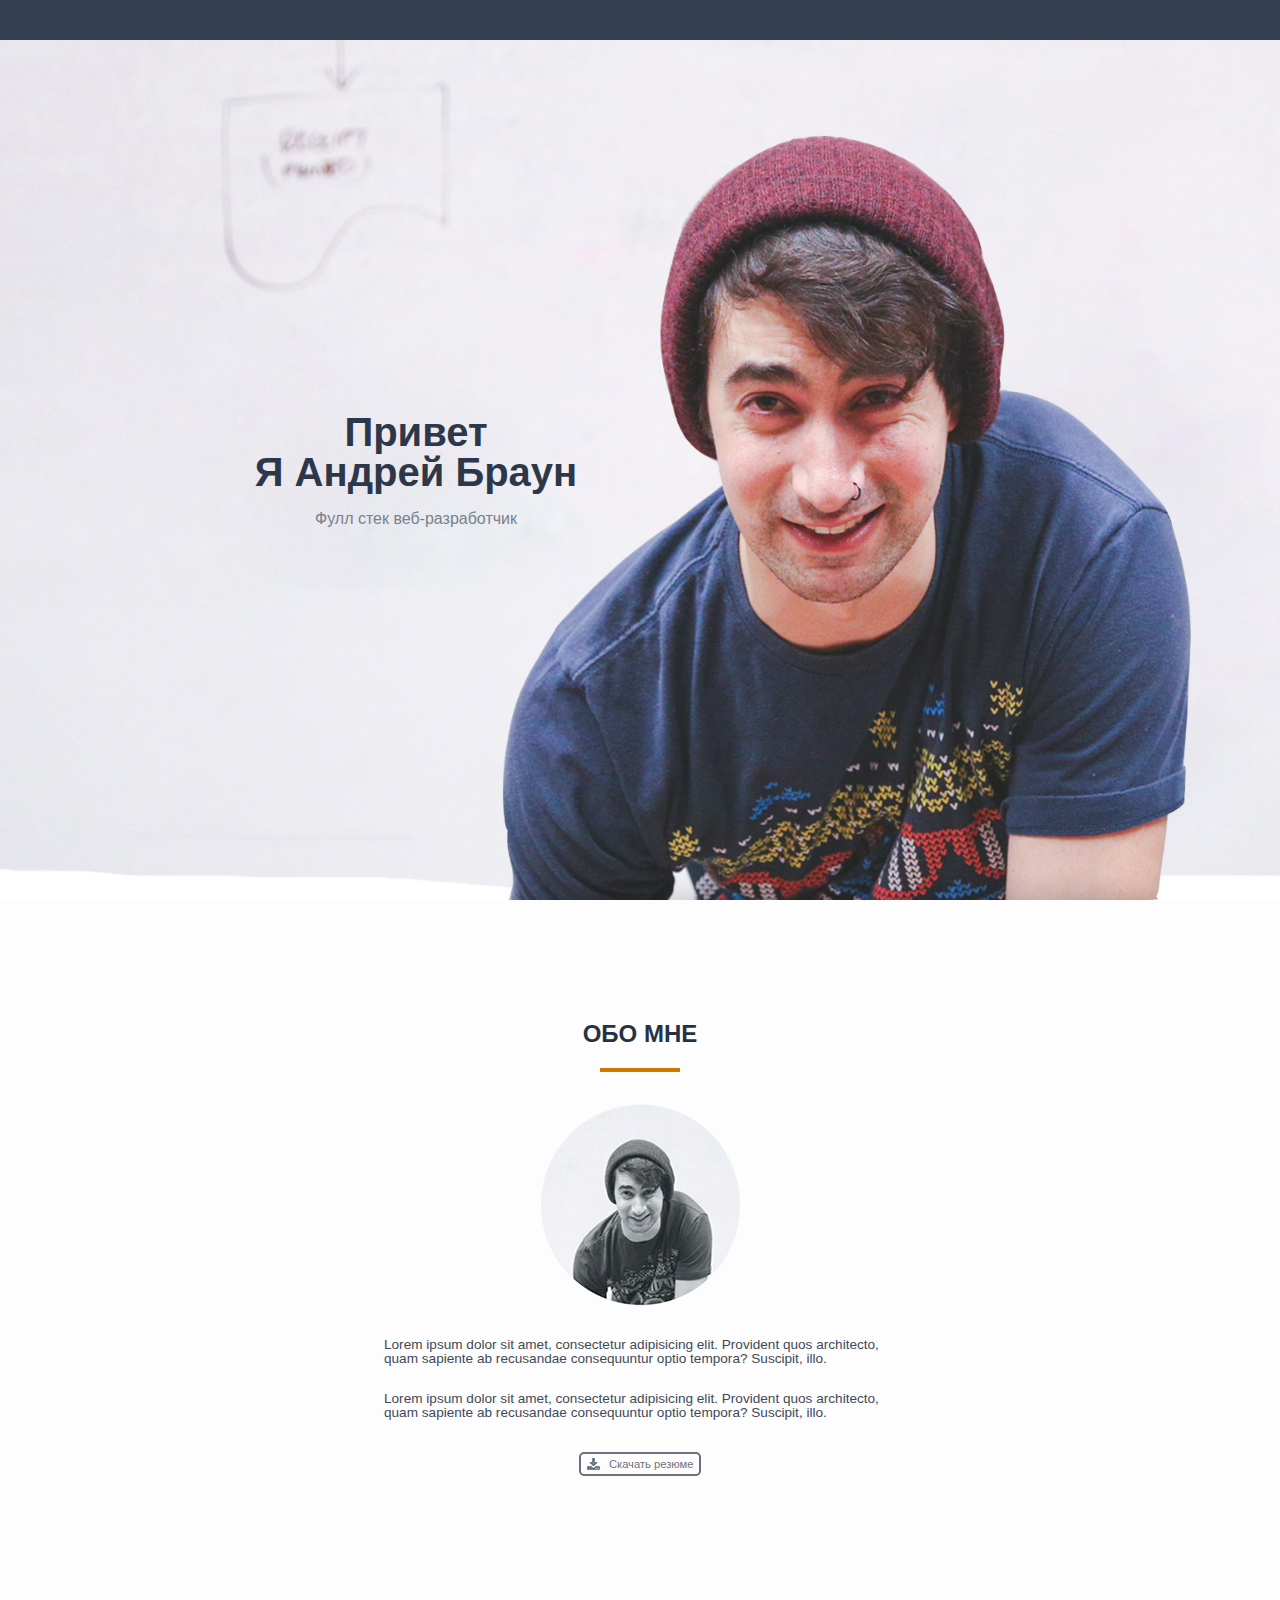
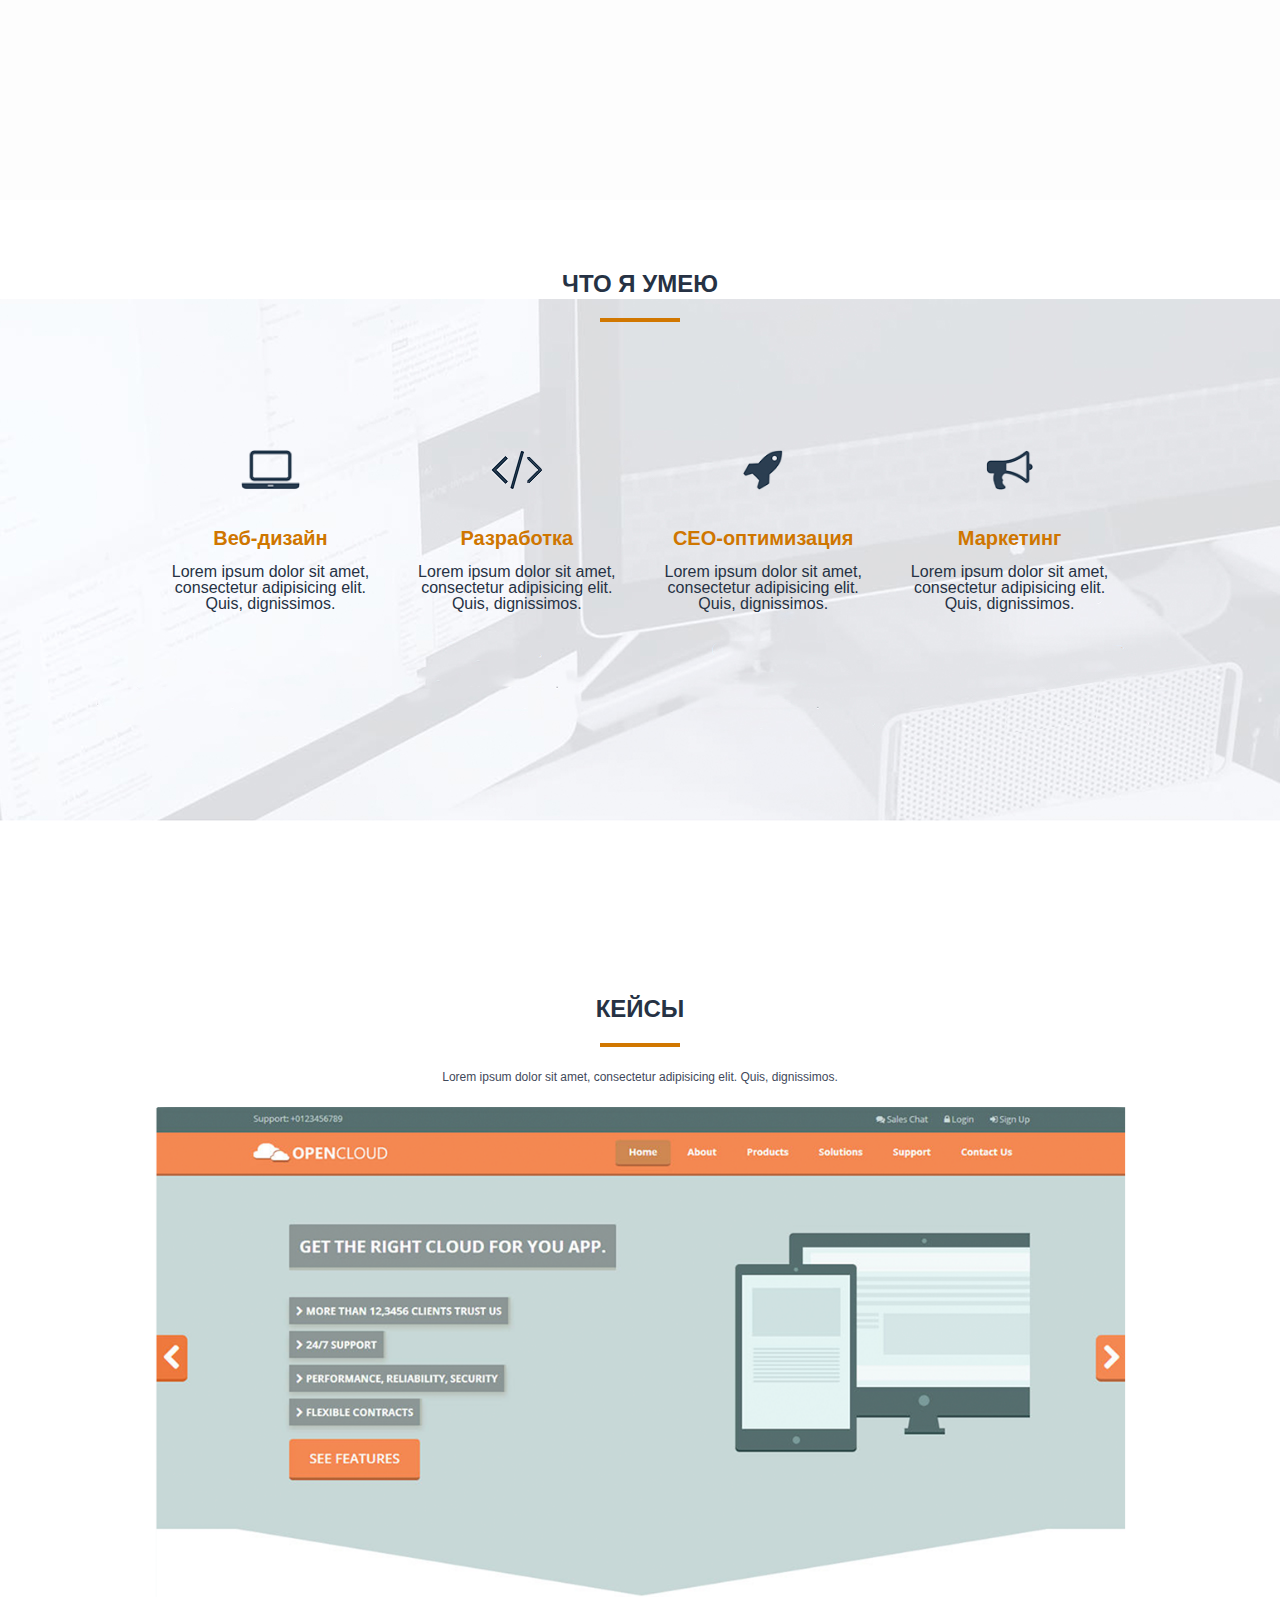
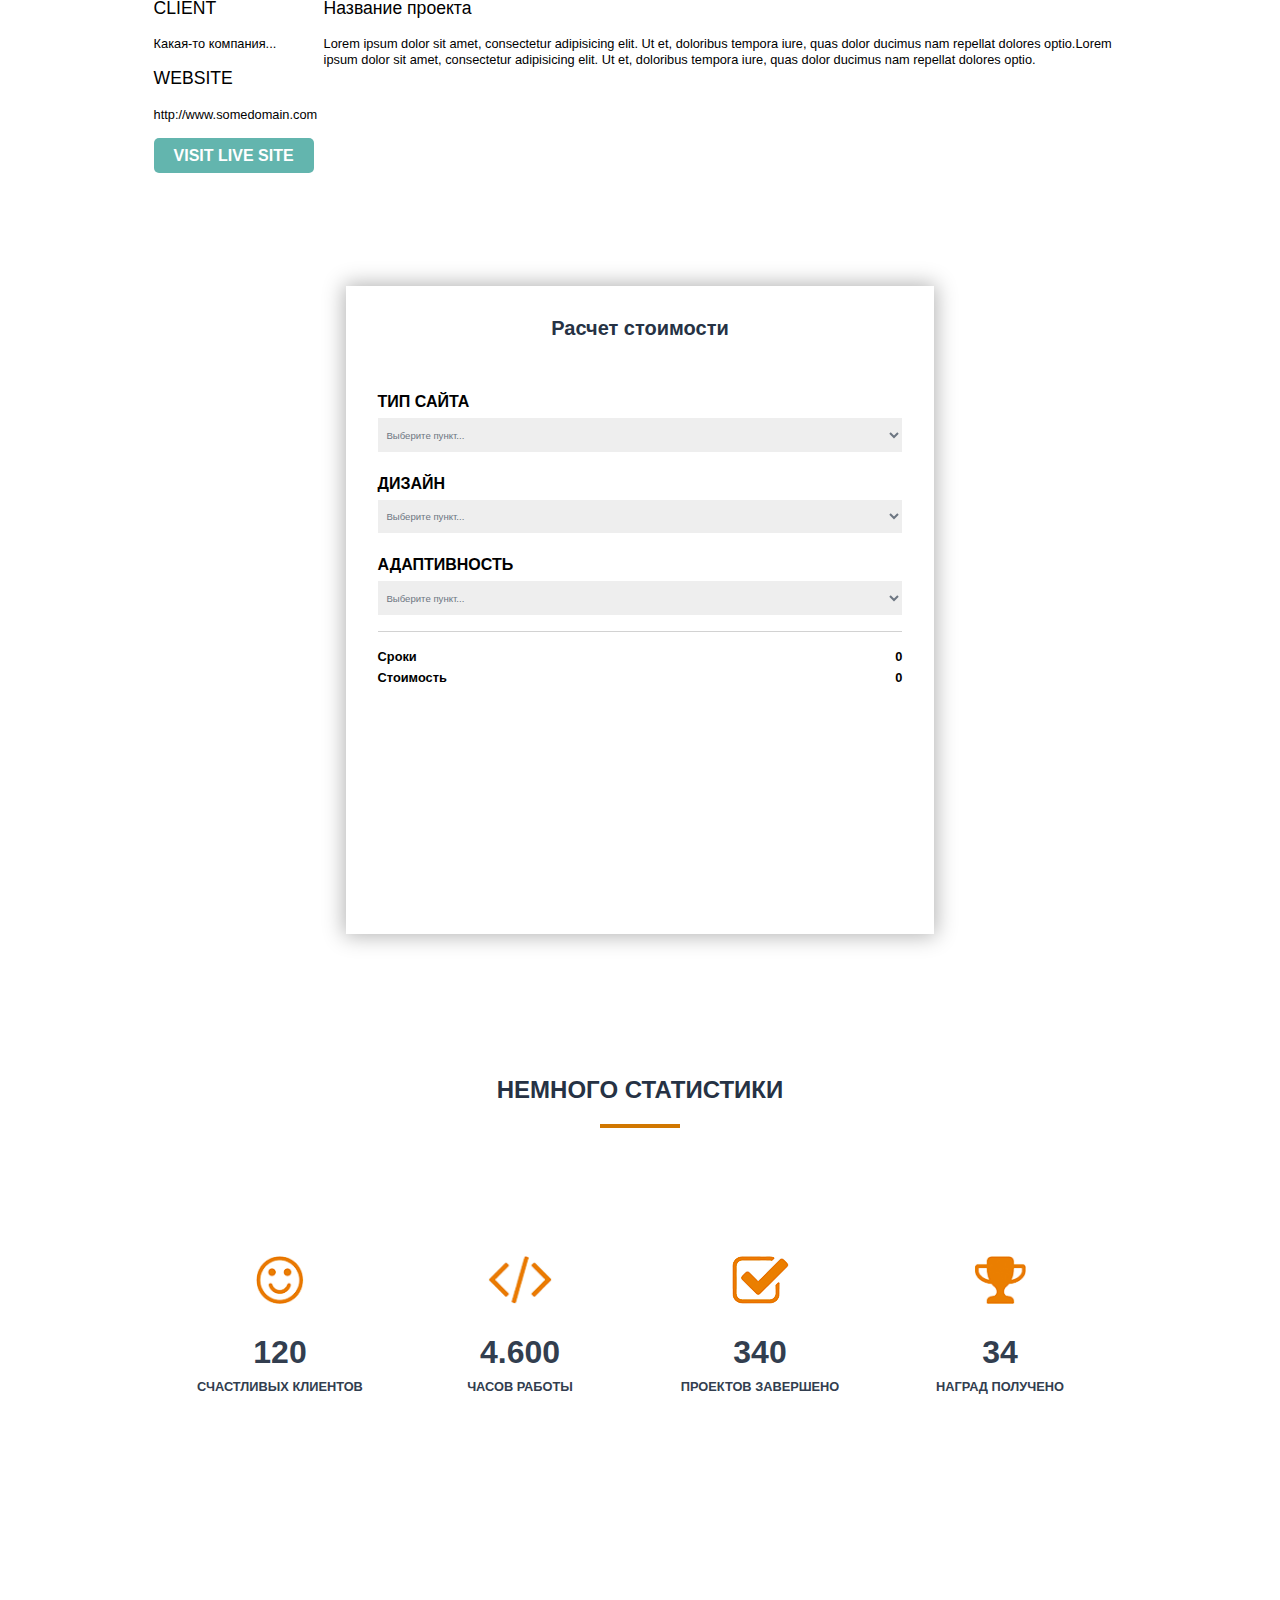
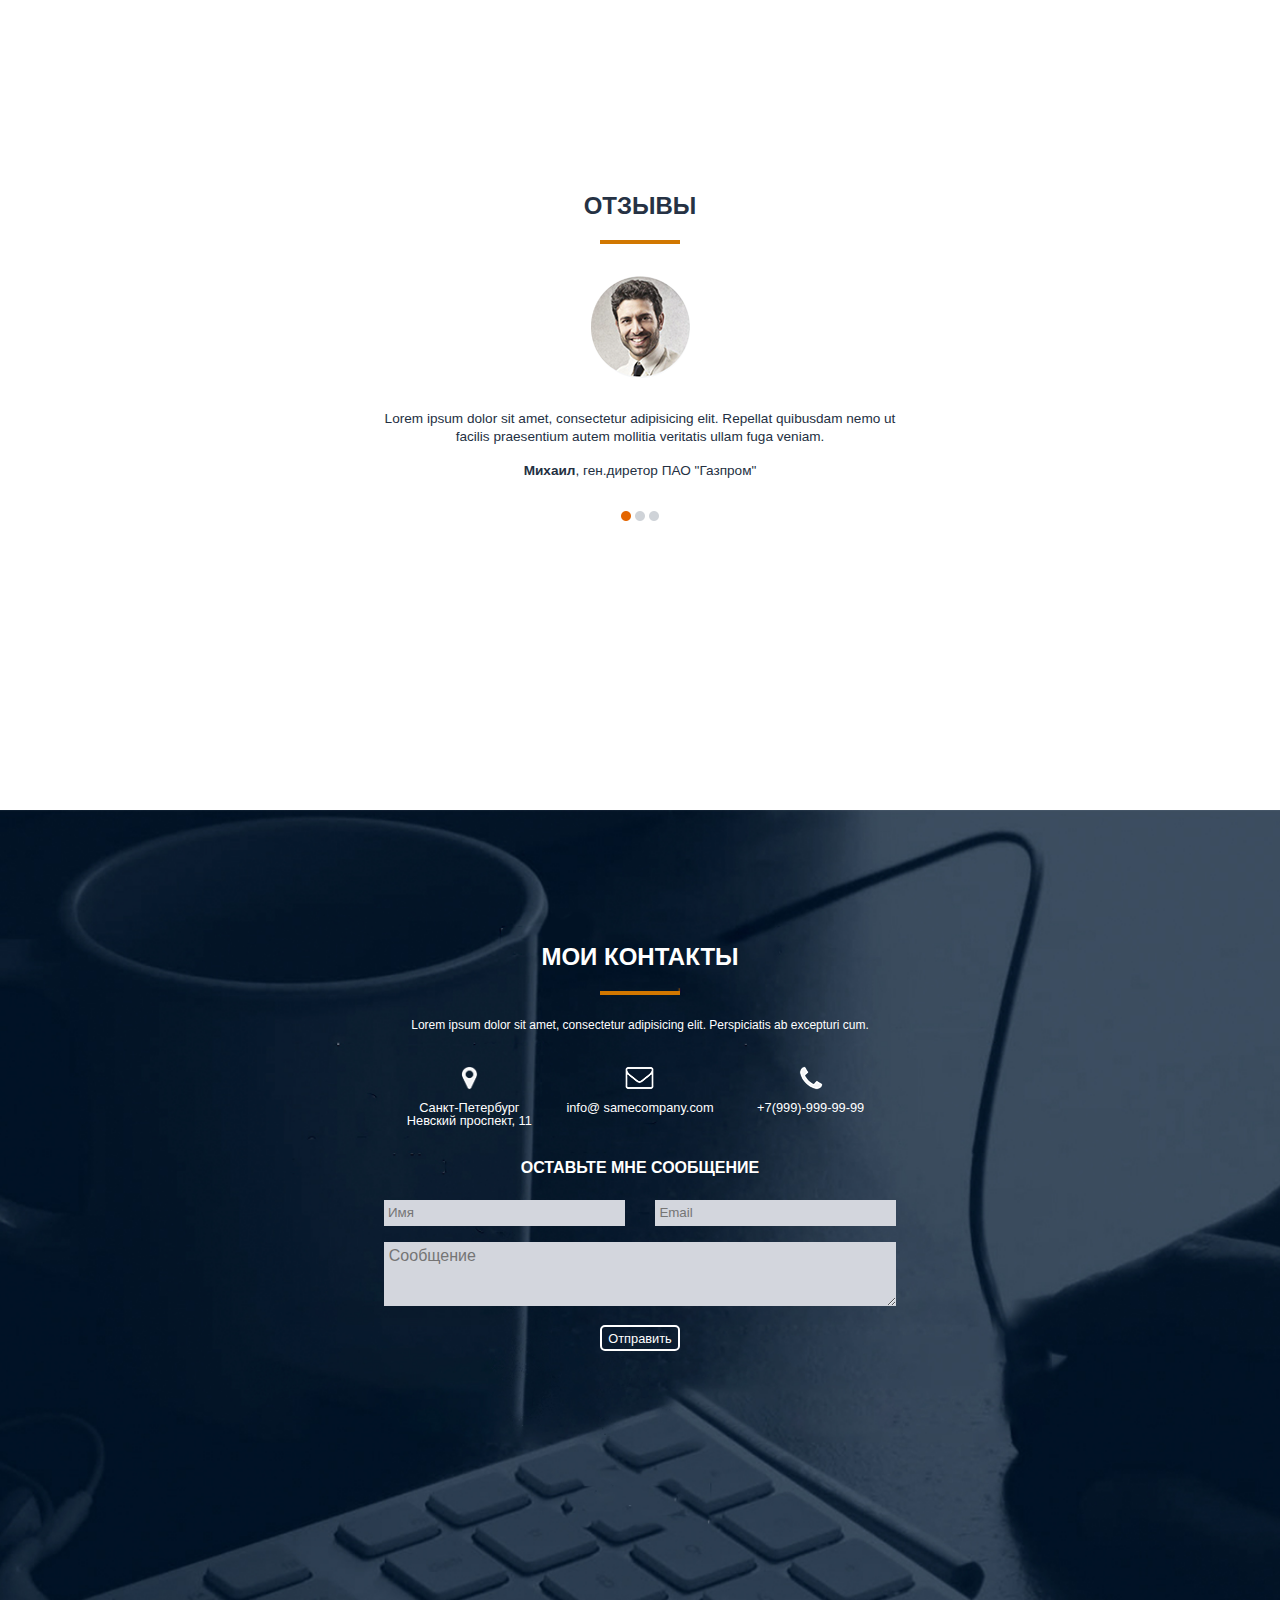
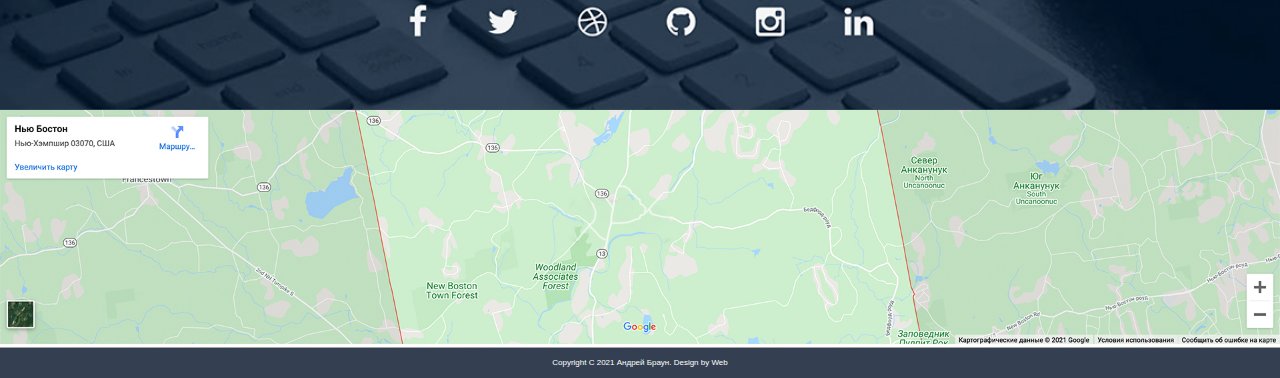
==== Projects Andrey Brown/scr/index_bootstrap.html @ cc3f01e8 "Вложил в отдельную папку" ====
<!DOCTYPE html>
<html lang="en">

<head>
    <meta charset="UTF-8">
    <meta name="description" content="Макет, с использованием Flexbox">
    <meta name="author" content="Vital">
    <meta name="robots" content="all">
    <meta property="og:title" content="Макет, с использованием Flexbox">
    <meta name="viewport" content="width=device-width, initial-scale=1">
    <title>Макет, собранный на Flexbox и @media</title>
    <link rel="stylesheet" href="css/reset.css">
    <link rel="stylesheet" href="css/Style_flexbox.css">
    <link rel="stylesheet" href="css/animate.min.css">
</head>

<body>
    <header>
        <nav class="container-menu">
            <div class="row-menu">
                <div class="row-menu__logo">Андрей Браун</div>
                <div class="row-menu__menu">
                    <div class="row-menu__button"><a href="#">Обо мне</a></div>
                    <div class="row-menu__button"><a href="#">Услуги</a></div>
                    <div class="row-menu__button"><a href="#">Кейсы</a></div>
                    <div class="row-menu__button"><a href="#">Прайс</a></div>
                    <div class="row-menu__button"><a href="#">Отзывы</a></div>
                    <div class="row-menu__button"><a href="#">Контакты</a></div>
                </div>
                <div class="row-menu__hidden-menu">
                    <span></span>
                </div>
            </div>
        </nav>
    </header>
    <main class="title-container">
        <div class="title-row">
            <div class="title-row__empty-block-1"></div>
            <div class="title-row__content-block">
                <div class="title-row__H">
                    <div class="animate__animated animate__backInLeft animate__delay-2s">
                        <H1>Привет <br> Я Андрей Браун</H1>
                        <h4>Фулл стек веб-разработчик</h4>
                    </div>
                </div>
                <div class="title-row__input">
                    <input type="submit" value="Обо мне">
                    <input type="submit" value="Мои работы">
                </div>
            </div>
            <div class="title-row__empty-block-2"></div>
        </div>
    </main>
    <section class="Aboutme">
        <div class="Aboutme-container">
            <div class="Aboutme__item head">
                <H2>ОБО МНЕ</H2>
            </div>
            <hr>
            <div class="Aboutme__item"><img src="img/boy_grey.png" alt=""></div>
            <div class="Aboutme__item">
                <H4>Lorem ipsum dolor sit amet, consectetur adipisicing elit. Provident quos architecto, quam sapiente ab recusandae consequuntur optio tempora? Suscipit, illo. <br><br><br>Lorem ipsum dolor sit amet, consectetur adipisicing elit. Provident quos architecto, quam sapiente ab recusandae consequuntur optio tempora? Suscipit, illo.</H4>
            </div>
            <div class="Aboutme__item"> <input type="submit" value="Скачать резюме"></div>
        </div>
    </section>
    <section class="Skills">
        <div class="Skills-container">
            <div class="Skills-title head">
                <H2>ЧТО Я УМЕЮ</H2>
            </div>
            <hr>
            <div class="Skills-row">
                <div class="Skills-row__item">
                    <img src="img/Nout.png" alt="">
                    <h3>Веб-дизайн</h3>
                    <br>
                    <h4>Lorem ipsum dolor sit amet, consectetur adipisicing elit. Quis, dignissimos.</h4>
                </div>

                <div class="Skills-row__item">
                    <img src="img/Znak.png" alt="">
                    <h3>Разработка</h3>
                    <br>
                    <h4>Lorem ipsum dolor sit amet, consectetur adipisicing elit. Quis, dignissimos.</h4>
                </div>

                <div class="Skills-row__item">
                    <img src="img/raketa.png" alt="">
                    <h3>CEO-оптимизация</h3>
                    <br>
                    <h4>Lorem ipsum dolor sit amet, consectetur adipisicing elit. Quis, dignissimos.</h4>
                </div>

                <div class="Skills-row__item">
                    <img src="img/Grammofon.png" alt="">
                    <h3>Маркетинг</h3>
                    <br>
                    <h4>Lorem ipsum dolor sit amet, consectetur adipisicing elit. Quis, dignissimos.</h4>
                </div>
            </div>
        </div>
    </section>
    <section class="keys">
        <div class="keys-container">
            <div class="keys-title">
                <div class="head">
                    <H2>КЕЙСЫ</H2>
                </div>
                <hr>
                <h4>Lorem ipsum dolor sit amet, consectetur adipisicing elit. Quis, dignissimos.</h4>
            </div>
            <div class="keys-img">
                <img src="../scr/img/Keys.png" alt="">
            </div>
            <div class="keys-row">
                <div class="keys-row__item">
                    <H3>CLIENT</H3><br>
                    <span>Какая-то компания... </span><br>
                    <br>
                    <H3>WEBSITE</H3><br>
                    <span>http://www.somedomain.com</span><br><br>
                    <input type="submit" value="visit live site">
                </div>
                <div class="keys-row__item">
                    <H3>Название проекта</H3><BR><span>Lorem ipsum dolor sit amet, consectetur adipisicing elit. Ut et, doloribus tempora iure, quas dolor ducimus nam repellat dolores optio.Lorem ipsum dolor sit amet, consectetur adipisicing elit. Ut et, doloribus tempora iure, quas dolor ducimus nam repellat dolores optio.</span>
                </div>
            </div>
        </div>
    </section>
    <section class="raschet">
        <div class="raschet-container">
            <div class="raschet-title">
                <h2>Расчет стоимости</h2>
            </div>
            <div class="raschet-form">
                <form action="#">
                    <div class="raschet-form__item">
                        <h4>ТИП САЙТА</h4>
                        <select name="tipsite" id="tipsite1">
                            <option disabled selected>Выберите пункт...</option>
                            <option value="Opt1">Сайт-визитка</option>
                            <option value="Opt2">Корпоративный сайт</option>
                            <option value="Opt3">Лендинг</option>
                            <option value="Opt4">Новостной сайт</option>
                            <option value="Opt5">Web-сервис</option>
                        </select>
                    </div>
                    <div class="raschet-form__item">
                        <h4>ДИЗАЙН</h4>
                        <select name="design" id="design1">
                            <option disabled selected>Выберите пункт...</option>
                            <option value="Opt1">Дизайн1</option>
                            <option value="Opt2">Дизайн2</option>
                            <option value="Opt3">Дизайн3</option>
                            <option value="Opt4">Дизайн4</option>
                            <option value="Opt5">Дизайн5</option>
                        </select>
                    </div>
                    <div class="raschet-form__item">
                        <h4>Адаптивность</h4>
                        <select name="Adapt" id="Adapt1">
                            <option disabled selected>Выберите пункт...</option>
                            <option value="Opt1">Адапативность1</option>
                            <option value="Opt2">Адапативность2</option>
                            <option value="Opt3">Адапативность3</option>
                            <option value="Opt4">Адапативность4</option>
                            <option value="Opt5">Адапативность5</option>
                        </select>
                    </div>
                </form>
                <div class="raschet-form__img">
                    <img src="img/liniya.png" alt="">
                </div>
                <div class="raschet-form__text">
                    <span>
                        <p>Сроки 0</p>
                        <p>Стоимость 0</p>
                    </span>
                </div>
            </div>
        </div>
    </section>
    <section class="statistic">
        <div class="statistic-container">
            <div class="statistic-title head">
                <h2>НЕМНОГО СТАТИСТИКИ</h2>
            </div>
            <hr>
            <div class="statistic-row">
                <div class="statistic-row__item">
                    <img src="img/Statistics_Smile.png" alt="">
                    <h3>120</h3>
                    <p>Счастливых клиентов</p>
                </div>
                <div class="statistic-row__item">
                    <img src="img/Statistics_Skobki.png" alt="">
                    <h3>4.600</h3>
                    <p>Часов работы</p>
                </div>
                <div class="statistic-row__item">
                    <img src="img/Statistics_Galochka.png" alt="">
                    <h3>340</h3>
                    <p>Проектов завершено</p>
                </div>
                <div class="statistic-row__item">
                    <img src="img/Statistics_Kubok.png" alt="">
                    <h3>34</h3>
                    <p>Наград получено</p>
                </div>
            </div>
        </div>
    </section>
    <section class="comment">
        <div class="comment-container">
            <div class="comment__item head">
                <h2>ОТЗЫВЫ</h2>
            </div>
            <hr>
            <div class="comment__item">
                <img src="img/Foto_otziv.png" alt="">
            </div>
            <div class="comment__item">
                <p>Lorem ipsum dolor sit amet, consectetur adipisicing elit. Repellat quibusdam nemo ut facilis praesentium autem mollitia veritatis ullam fuga veniam.</p><br>
                <p><b>Михаил</b>, ген.диретор ПАО "Газпром"</p>
            </div>
            <div class="comment__item">
                <img src="img/Orange_krug.png" alt="">
                <img src="img/Grey_krug.png" alt="">
                <img src="img/Grey_krug.png" alt="">
            </div>
        </div>
    </section>
    <section class="contacts">
        <div class="contacts-container">
            <div class="contacts-title">
                <div class="head" id="contacts-title__head">
                    <h2>МОИ КОНТАКТЫ</h2>
                </div>
                <hr>
                <h4>Lorem ipsum dolor sit amet, consectetur adipisicing elit. Perspiciatis ab excepturi cum.</h4>
            </div>
            <div class="contacts-row">
                <div class="contacts-row__item">
                    <img src="img/Cont_geo.png" alt="">
                    <h3>Санкт-Петербург<br>Невский проспект, 11</h3>
                </div>
                <div class="contacts-row__item">
                    <img src="img/Cont_mail.png" alt="">
                    <h3>info@ samecompany.com</h3>
                </div>
                <div class="contacts-row__item">
                    <img src="img/Cont_phone.png" alt="">
                    <h3>+7(999)-999-99-99</h3>
                </div>
            </div>
            <div class="Contacts-form">
                <form action="#">
                    <div class="Contacts-form__item-1">
                        <H3>ОСТАВЬТЕ МНЕ СООБЩЕНИЕ</H3>
                    </div>
                    <div class="Contacts-form__item-2">
                        <input type="text" placeholder="Имя">
                        <input type="text" placeholder="Email">
                    </div>
                    <div class="Contacts-form__item-3">
                        <p><textarea rows="10" cols="45" name="text" placeholder="Сообщение"></textarea></p>
                    </div>
                    <div class="Contacts-form__item-4">
                        <p><input type="submit" value="Отправить"></p>
                    </div>
                </form>
            </div>
        </div>
    </section>
    <section class="map">
        <img src="img/Map.jpg" alt="">
    </section>
    <footer>
        <h4>Copyright C 2021 Андрей Браун. Design by Web</h4>
    </footer>
    <script src="js/jquery-3.6.1.min.js"></script>
    <script src="js/script.js"></script>
</body>

</html>
---- Projects Andrey Brown/scr/css/Style_flexbox.css ----
body {
    font-family: Arial, sans-serif;
    font-size: 16px;
}

header {
    position: fixed;
    width: 100%;
    height: 40px;
    background: #344051;
    z-index: 1;
}

.row-menu {
    position: fixed;
    top: 0;
    left: 0;
    display: flex;
    width: 100%;
    /*
    z-index: 50;*/
}

.row-menu::before {
    content: '';
    position: absolute;
    top: 0;
    left: 0;
    width: 100%;
    height: 100%;
    background-color: #344051;
    z-index: 0;
}

.row-menu__logo {
    width: 30%;
    color: #fff;
    line-height: 40px;
    text-align: end;
    font-size: 18px;
    animation: logomove 2s ease normal forwards;
    opacity: 0;
    position: relative;
}

@keyframes logomove {
    from {
        opacity: 0;
    }

    to {
        opacity: 1;
    }
}

.row-menu__menu {
    width: 70%;
    line-height: 40px;
    display: flex;
    justify-content: center;
}

.row-menu__button {
    display: inline-flex;
    text-transform: uppercase;
    font-weight: bold;
    font-size: 12px;
    padding: 0 0.75em;
    opacity: 0;
    transition: all 0.1s;
    animation: menumove 0.4s ease normal forwards;
}

.row-menu__button a {
    color: white;
}

.row-menu__button a:visited {
    color: white;
}

.row-menu__button a:hover {
    color: #EDA668;
}

.row-menu__button a:active {
    color: #EA7F27;
    transform: scale(1.1);
}

@keyframes menumove {
    from {
        opacity: 0;
        margin-top: -80px;
    }

    to {
        opacity: 1;
        margin-top: 0px;
    }
}

.row-menu__button:nth-child(2) {
    animation-delay: 0.4s;
}

.row-menu__button:nth-child(3) {
    animation-delay: 0.8s;
}

.row-menu__button:nth-child(4) {
    animation-delay: 1.2s;
}

.row-menu__button:nth-child(5) {
    animation-delay: 1.6s;
}

.row-menu__button:nth-child(6) {
    animation-delay: 2s;
}

.row-menu__hidden-menu {
    display: none;
}

main {
    width: 100%;
    height: 100%;
    background: url(../img/Boy.png) 85% 100%/auto 85% no-repeat, url(../img/bg.jpg) center/cover no-repeat;
}

.title-row {
    display: flex;
    height: 100%;
}

.title-row__empty-block-1 {
    width: 15%;
}

.title-row__content-block {
    width: 35%;
    display: flex;
    height: 100%;
    color: #2c384a;
    padding-top: 9%;
    text-align: center;
    flex-direction: column;
    justify-content: center;
    align-items: center;

}

.title-row__empty-block-2 {
    width: 50%;
}

.title-container h1 {
    font-size: 2.5em;
    font-weight: bold;
}

.title-container h4 {
    margin-top: 1.2em;
    font-size: 1em;
    color: #79818d;
}

.title-container input {
    height: 25px;
    text-align: center;
    border: 2px solid #6d7682;
    background: none;
    border-radius: 5px;
    color: #6d7682;
    font-size: 13px;
    padding: 0px 8px 0px 8px;
    margin: 2em 0.5em;
    transition: all 0.2s 0.1s ease;
}

.title-container input:hover {
    background: #6d7682;
    color: white;
}

.title-container input:active {
    transform: scale(1.1)
}

.title-container input {
    animation: mainmove 2s ease normal 1 forwards;
    animation-delay: 2.5s;
    opacity: 0;
}

@keyframes mainmove {
    from {
        opacity: 0;
    }

    to {
        opacity: 1;
    }
}

.Aboutme {
    width: 100%;
    height: 100%;
    background: url(../img/Fon-AboutMe.jpg);
    display: flex;
    justify-content: center;
    align-items: center;
}

.Aboutme-container {
    width: 40%;
    height: 80%;
    display: flex;
    flex-direction: column;
    align-items: center;
}

.head H2 {
    font-size: 1.5em;
    color: #263244;
    text-transform: uppercase;
    font-weight: bold;
    text-align: center;
}

hr {
    height: 4px;
    border: none;
    background: #d17700;
    width: 80px;
    margin: 22px auto 0px;
}

.Aboutme__item {
    margin-top: 2em;
}

.Aboutme-container h4 {
    color: #3f495a;
    font-size: 0.85em;
}

.Aboutme-container input {
    height: 2.2em;
    text-align: center;
    border: 2px solid #6f707e;
    background: none;
    border-radius: 5px;
    color: #6f707e;
    font-size: 0.7em;
    padding: 0 0.5em 0 2.5em;
    background: url(../img/ZnakSkachivaniya.png) 5% 50%/auto no-repeat local;
    transition: all 0.2s 0.1s ease;
}

.Aboutme-container input:hover {
    background: #6d7682;
    color: white;
    font-size: 0.75em;
    padding: 0px 8px 0px 8px;
}

.Aboutme-container input:active {
    transform: scale(1.1)
}

.Skills {
    width: 100%;
    height: 80%;
    background: url(../img/Fon-chtoyaymeyu.jpg) center/auto no-repeat local;
    display: flex;
    justify-content: center;
    align-items: center;
}

.Skills-container {
    width: 100%;
    height: 80%;
    display: flex;
    flex-direction: column;
    align-items: center;
}

.Skills-row {
    display: flex;
    justify-content: center;
    flex-wrap: wrap;
}

.Skills-row img {
    height: 2.5em;
}

.Skills-row__item {
    margin: 8em 1.2em 1em 1.2em;
    width: 13em;
    text-align: center;
}

.Skills-row__item H3 {
    font-size: 1.25em;
    color: #cf7600;
    padding-top: 1.9em;
    font-weight: bold;
}

.Skills-row__item H4 {
    font-size: 1em;
    color: #263244;
}

.keys {
    width: 100%;
    height: auto;
    background-color: #fff;
    display: flex;
    justify-content: center;
    align-items: center;
}

.keys-container {
    margin: 6% 12%;
    display: flex;
    flex-direction: column;
    align-items: center;
}

.keys-title h4 {
    font-size: 1em;
    color: #3f495a;
    line-height: 5em;
    font-size: 0.75em;
}

.keys-container img {
    width: 100%;
}

.keys-row {
    display: flex;
    flex-direction: row;
}

.keys-row H3 {
    font-size: 1.1em;
    font-weight: 200;
    line-height: 1.3em;
}

.keys-row span {
    font-size: 0.8em;
    font-weight: 100;
}

.keys-row__item {
    padding-right: 0.4em;
}

.keys-row__item input {
    height: 2.2em;
    width: 10em;
    text-align: center;
    border-radius: 5px;
    color: #fff;
    font-size: 0.7em;
    background-color: #63b5ae;
    font-size: 1em;
    text-transform: uppercase;
    font-weight: bold;
    letter-spacing: 0px;
    transition: all 0.2s 0.01s linear;
}

.keys-row__item input:hover {
    transform: scale(1.05);
    background-color: #509F99;
    transform: translateY(-3px);
    box-shadow: 0 0.6em 1.2em rgba(0, 0, 0, 0.2);
}

.keys-row__item input:active {
    transform: translateY(-1px);
    box-shadow: 0 0.3em 0.6em rgba(0, 0, 0, 0.2);
}

.raschet {
    width: 100%;
    height: 80%;
    display: flex;
    background-color: white;
    justify-content: center;
    align-items: center;
}

.raschet-container {
    width: 46%;
    height: 90%;
    box-shadow: 0px 0px 20px 2px rgba(0, 0, 0, 0.3);
    display: flex;
    flex-direction: column;
    align-items: center;
    padding: 2em 2em 2em 2em;
}

.raschet-form__img img {
    width: 100%;
}

.raschet-title H2 {
    font-weight: 600;
    font-size: 1.25em;
    color: #263244;
    text-align: center;
}

.raschet-form {
    margin-top: 3em;
}

.raschet-form h4 {
    font-weight: bold;
    text-transform: uppercase;
    line-height: 2em;
}

.raschet-form select {
    width: 100%;
    height: 3.5em;
    text-align: left;
    background-color: #eeeeee;
    color: #6d7682;
    font-size: 0.6em;
    padding: 0px 1em 0px 0.5em;
}

.raschet-form__item {
    margin-bottom: 1em;
}

.raschet-form span {
    font-size: 0.8em;
    text-align-last: justify;
    font-weight: bold;
    line-height: 1.6em;
}

.statistic {
    width: 100%;
    height: 80%;
    background: url(../img/Fon-Statistics.jpg) center/auto no-repeat local;
    background-attachment: fixed;
    display: flex;
    justify-content: center;
    align-items: center;
}

.statistic-container {
    width: 100%;
    height: 70%;
    display: flex;
    flex-direction: column;
    align-items: center;
}


.statistic-row {
    display: flex;
    justify-content: center;
}

.statistic-row img {
    height: 3em;
}

.statistic-row__item {
    margin: 8em 2em 0em 2em;
    width: 11em;
    text-align: center;
}

.statistic-row__item H3 {
    font-size: 2em;
    color: #323e4f;
    padding-top: 1em;
    font-weight: bold;
}

.statistic-row__item p {
    margin-top: 1em;
    text-transform: uppercase;
    font-size: 0.8em;
    color: #323e4f;
    font-weight: bold;
}

.comment {
    width: 100%;
    height: 80%;
    background-color: white;
    display: flex;
    justify-content: center;
    align-items: center;
}

.comment-container {
    width: 40%;
    height: 80%;
    display: flex;
    flex-direction: column;
    align-items: center;
}

.comment__item {
    margin-top: 2em;
}

.comment-container p {
    color: #243042;
    text-align: center;
    font-size: 0.85em;
    line-height: 1.3em;
}

.contacts {
    width: 100%;
    height: 100%;
    display: flex;
    justify-content: center;
    align-items: center;
    background: url(../img/Fon-Contacts.jpg) center/auto 100% no-repeat local;
}

.contacts-container {
    width: 40%;
    height: 70%;
    display: flex;
    flex-direction: column;
    align-items: center;
    text-align: center;
}

#contacts-title__head H2 {
    color: white;
}

.contacts-title h4 {
    font-size: 1em;
    color: #fff;
    line-height: 5em;
    font-size: 0.75em;
}

.contacts-row {
    width: 100%;
    padding: 0.7em 0 1em 0;
    display: flex;
    justify-content: space-around;
}

.contacts-row img {
    height: 1.5em;
}

.contacts-row__item {
    width: 30%;
    text-align: center;
}

.contacts-row__item H3 {
    font-size: 0.8em;
    color: #fff;
    padding-top: 0.9em;    
    white-space: pre-wrap;
}

.Contacts-form {
    width: 100%;
    padding-top: 1em;
}

.Contacts-form__item-1 H3 {
    font-weight: 600;
    margin-bottom: 1.5em;
    font-size: 1em;
    color: #fff;
    text-align: center;
}

.Contacts-form__item-2 {
    display: flex;
    justify-content: space-between;
}

.Contacts-form__item-2 input {
    width: 47%;
    height: 2em;
    background-color: #d3d6dd;
    color: #5d5d5e;
    padding-left: 0.3em;
}

.Contacts-form__item-3 {
    padding: 1em 0 1em 0;
}

.Contacts-form__item-3 textarea {
    width: 100%;
    height: 4em;
    background-color: #d3d6dd;
    color: #5d5d5e;
    padding: 0.3em 0.3em;
    font-size: 1em;
}

.Contacts-form__item-4 input {
    height: 2em;
    text-align: center;
    border: 2px solid #fff;
    background: none;
    border-radius: 5px;
    color: #fff;
    font-size: 0.8em;
    padding: 0em 0.5em 0em 0.5em;
    transition: all 0.3s 0.05s linear;
}

.Contacts-form__item-4 input:hover {
    transform: scale(1.1);
}

.Contacts-form__item-4 input:active {
    transform: scale(1.05);
    background-color: white;
    color: #354051;
}

.map {
    display: flex;
    width: 100%;
}

.map img {
    width: 100%;
    height: auto;
}

footer {
    float: bottom;
    width: 100%;
    height: 30px;
    background: #344051;
    color: #fff;
    text-align: center;
    line-height: 30px;
    font-size: 0.5em
}

@media screen and (max-width:991px) and (min-width: 768px) {
    .title-row__empty-block-1 {
        width: 10%;
    }

    .title-row__content-block {
        width: 40%;
    }

    .title-container h1 {
        font-size: 2em;
        font-weight: bold;
    }

    .title-container h4 {
        margin-top: 1.1em;
        font-size: 0.9em;
        color: #79818d;
    }

    .title-container input {
        height: 20px;
        font-size: 11px;
        padding: 0px 6px 0px 6px;
        margin: 1.8em 0.5em;
    }
}

@media screen and (max-width:767px) and (min-width:576px) {
    body {
        font-size: 12px;
    }

    header {
        height: 30px;

    }

    .row-menu__logo {
        width: 25%;
        line-height: 30px;
        text-align: end;
        font-size: 15px;
        font-weight: bold;
    }

    .row-menu__menu {
        width: 75%;
        line-height: 30px;
    }

    .title-row__empty-block-1 {
        width: 5%;
    }

    .title-row__content-block {
        width: 45%;
    }

    .title-row__content-block h4 {
        color: #2c384a;
    }

    .title-container input {
        height: 20px;
        font-size: 11px;
        padding: 0px 6px 0px 6px;
        margin: 1.8em 0.5em;
        color: #2c384a;
        border: 2px solid #2c384a;
    }

}

@media screen and (orientation: portrait) and (max-width:575px) {
    body {
        font-size: 12px;
    }

    header {
        height: 30px;
    }

    .row-menu {
        justify-content: space-between;
    }

    .row-menu__logo {
        width: 40%;
        line-height: 30px;
        text-align: center;
        font-size: 15px;
        font-weight: bold;
    }

    /*.row-menu__hidden-item {
        display: none;
    }*/

    .row-menu__hidden-menu {
        display: block;
        position: relative;
        width: 30px;
        height: 20px;
        z-index: 3;
        margin: 5px 10px 0 0;
    }

    .row-menu__hidden-menu::before,
    .row-menu__hidden-menu::after {
        content: '';
        background-color: #fff;
        position: absolute;
        width: 100%;
        height: 2px;
        left: 0;
        transition: all 0.3s ease 0s;
    }

    .row-menu__hidden-menu::before {
        top: 0;
    }

    .row-menu__hidden-menu::after {
        bottom: 0;
    }

    .row-menu__hidden-menu span {
        background-color: #fff;
        position: absolute;
        width: 100%;
        height: 2px;
        left: 0;
        top: 8px;
        transition: all 0.3s ease 0s;
    }

    .row-menu__hidden-menu.active span {
        transform: scale(0);
        transition-duration: 0;
    }

    .row-menu__hidden-menu.active:before {
        transform: rotate(45deg);
        top: 8px;
    }

    .row-menu__hidden-menu.active:after {
        transform: rotate(-45deg);
        bottom: 8px;
    }

    .row-menu__menu {
        position: fixed;
        top: -100%;
        right: 0;
        width: 90%;
        height: auto;
        background-color: #344051;
        padding: 40px 0 0 0;
        transition: all 0.3s ease 0s;
        /*animation: none;*/
        overflow: auto;
        z-index: -1;
        flex-direction: column;
        justify-content: flex-start;
    }

    .row-menu__menu.active {
        top: 0;
    }

    .row-menu__button {
        animation: none;
        opacity: 1;
        line-height: 60px;
        justify-content: flex-end;
        padding-left: 10px;
        font-size: 30px;
    }

    body.lock {
        overflow: hidden;
    }

    main {
        width: 100%;
        height: 60%;
        background: url(../img/Boy.png) 50% 100%/auto 85% no-repeat, url(../img/bg.jpg) center/cover no-repeat;
        z-index: -2;
    }

    .title-row {
        background: rgba(0, 0, 0, 0.4);
        z-index: -1;
    }

    .title-row__empty-block-1 {
        width: 5%;
    }

    .title-row__empty-block-2 {
        width: 5%;
    }

    .title-row__content-block {
        width: 90%;
        justify-content: flex-start;
        padding-top: 40%;

    }

    .title-row__content-block H1,
    .title-row__content-block H4 {
        color: white;
    }

    .title-container input {
        height: 30px;
        border: 2px solid white;
        color: white;
        font-size: 15px;
    }

    .title-container input {
        animation-delay: 2s;
    }

    .Aboutme {
        width: 100%;
        height: auto;
        padding: 5%;
    }

    .Aboutme-container {
        width: 100%;
        height: auto;
    }

    .Skills {
        width: 100%;
        height: auto;
        padding: 5%;
    }

    .Skills-container {
        width: 100%;
        height: auto;
    }

    .Skills-row {
        margin: 2em 0;

    }

    .Skills-row__item {
        width: 40%;
        margin: 1em;
    }

    .Skills-row__item H3 {
        padding-top: 1em;
    }

    .keys {
        width: 100%;
        height: auto;
    }

    .keys-container {
        width: 90%;
        margin: 5% 0;
    }

    .keys-img {
        margin-bottom: 2em;
    }

    .keys-title h4 {
        line-height: 1em;
        padding: 2em 0;
    }

    .keys-row {
        width: 100%;
        justify-content: space-between;
    }

    .keys-row__item {
        width: 50%;
    }

    .raschet {
        height: auto;
    }

    .raschet-container {
        width: 90%;
    }

    .statistic {
        width: 100%;
        height: auto;
        padding: 5%;
    }

    .statistic-container {
        width: 100%;
        padding-top: 3%;
    }

    .statistic-row {
        flex-wrap: wrap;
        margin-top: 2em;
    }

    .statistic-row__item {
        width: 40%;
        margin: 1em;
    }

    .comment {
        height: auto;
        padding-bottom: 5%;
    }

    .comment-container {
        width: 90%;
        height: auto;
    }


    .contacts {
        height: auto;
        padding: 5% 0 20% 0;
    }

    .contacts-container {
        width: 90%;
        height: auto;
    }

    .contacts-title h4 {
        margin: 2em 0;
        line-height: 2em;
    }

}
    /*


    */

}


/*
@media screen and (min-width:1400px) {
    .title-row__empty-block-1 {
        width: 10%;
    }

    .title-row__content-block {
        width: 40%;
    }
}
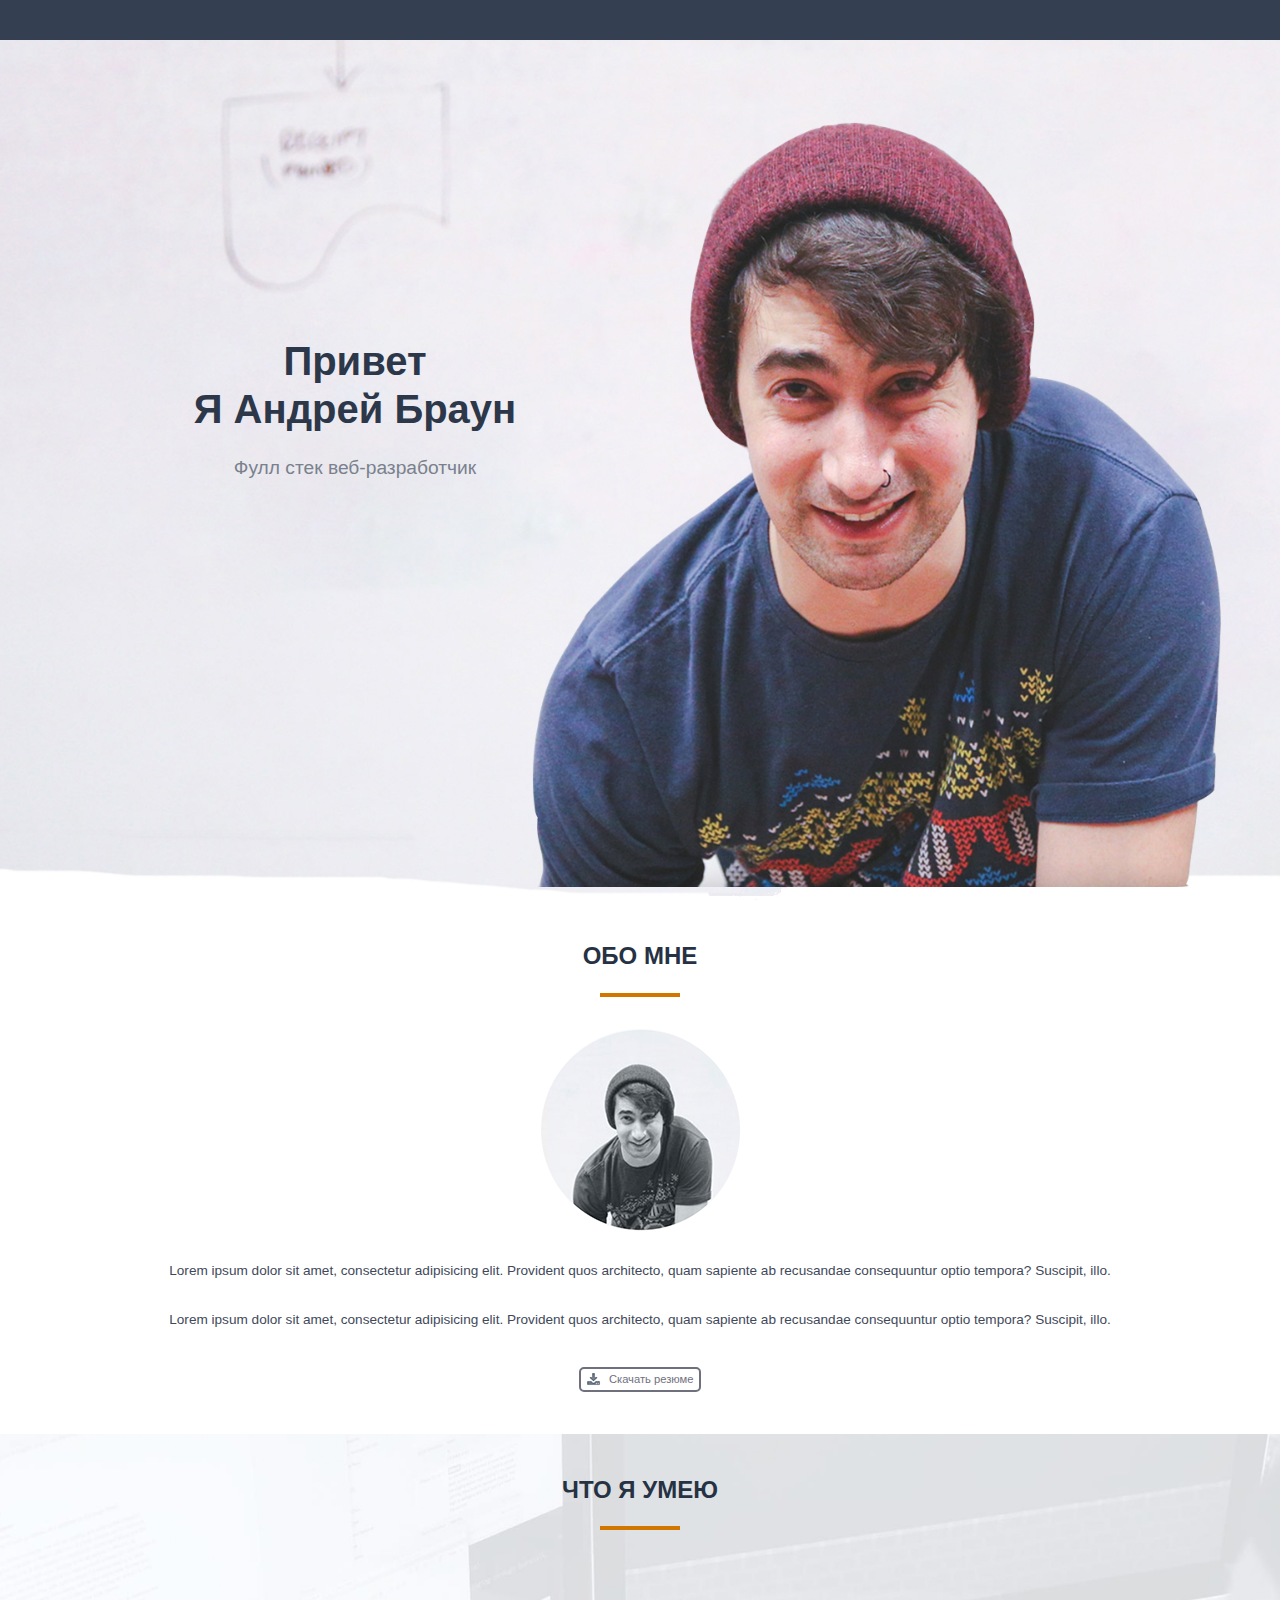
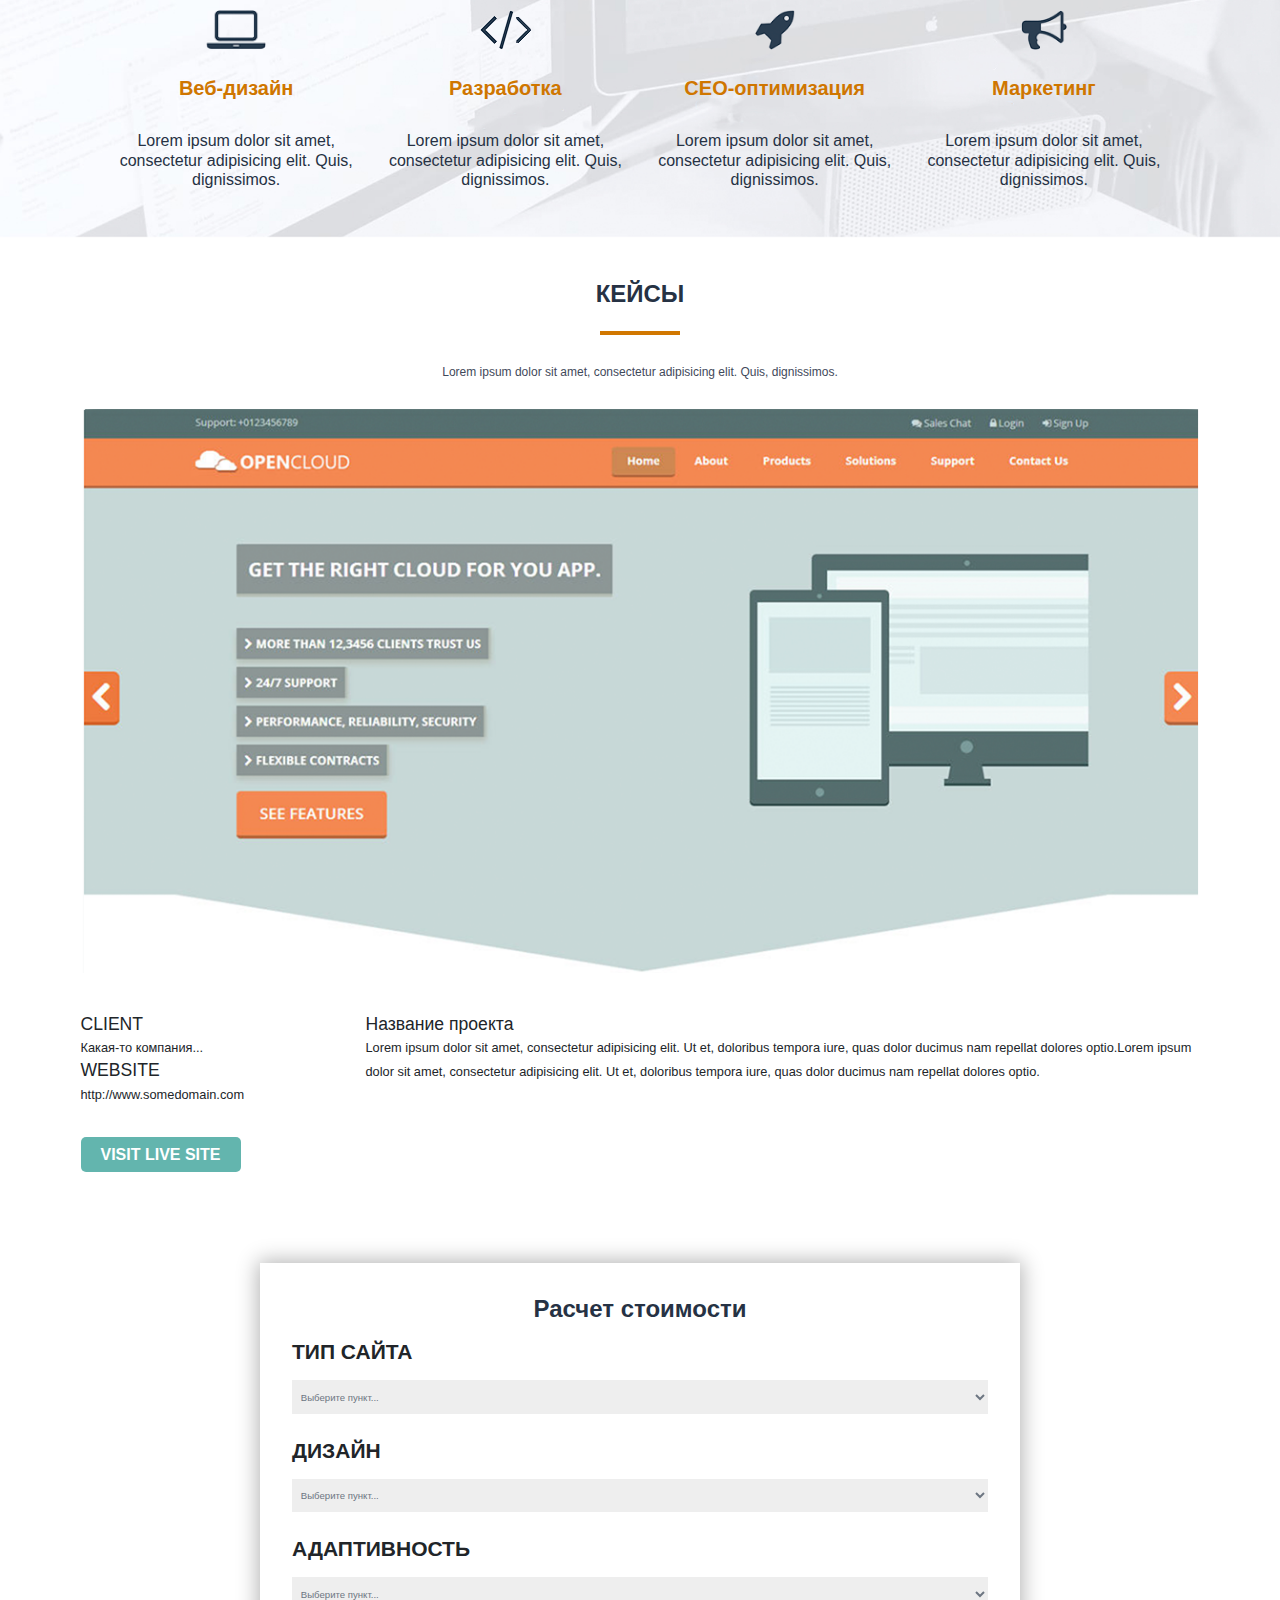
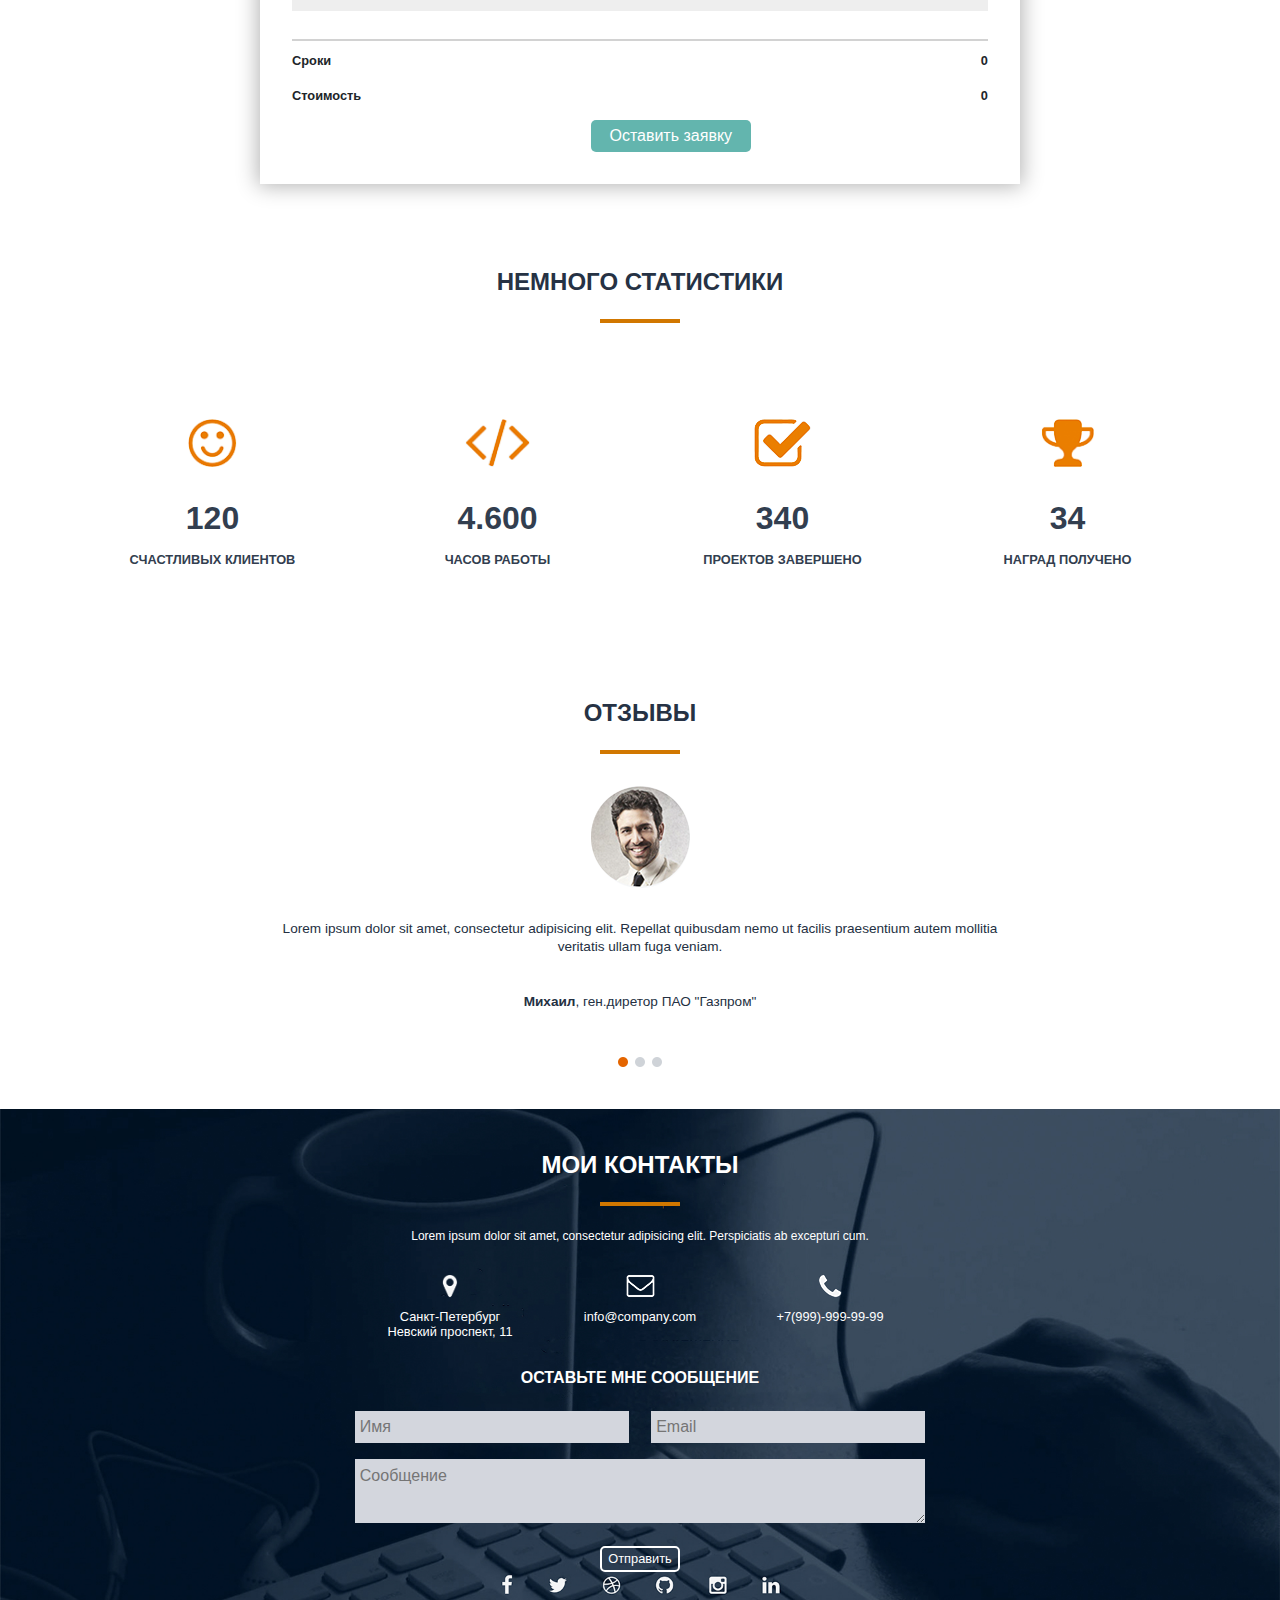
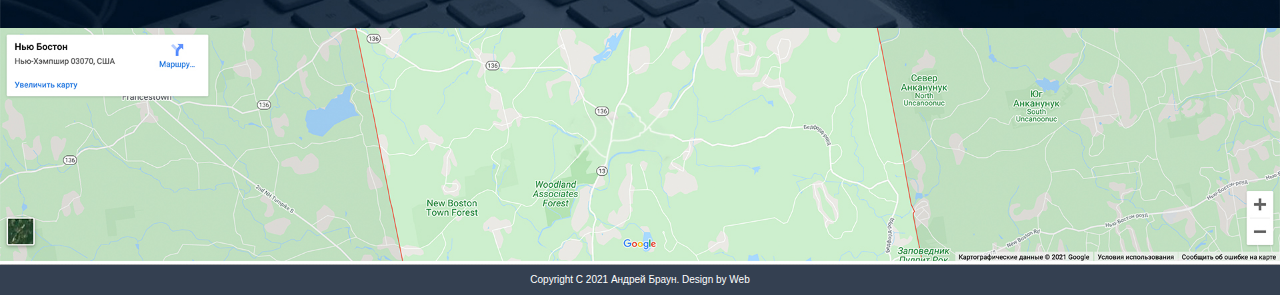
==== commit 4bd06182: "Add files via upload" ====
--- a/Projects Andrey Brown/scr/index_bootstrap.html
+++ b/Projects Andrey Brown/scr/index_bootstrap.html
@@ -3,96 +3,120 @@
 
 <head>
     <meta charset="UTF-8">
-    <meta name="description" content="Макет, с использованием Flexbox">
+    <meta name="description" content="Макет, с использованием Bootstrap">
     <meta name="author" content="Vital">
     <meta name="robots" content="all">
-    <meta property="og:title" content="Макет, с использованием Flexbox">
+    <meta property="og:title" content="Макет, с использованием Bootstrap">
     <meta name="viewport" content="width=device-width, initial-scale=1">
-    <title>Макет, собранный на Flexbox и @media</title>
+    <title>Макет, собранный на Bootstrap</title>
     <link rel="stylesheet" href="css/reset.css">
-    <link rel="stylesheet" href="css/Style_flexbox.css">
+    <link rel="stylesheet" href="css/bootstrap.min.css">
+    <link rel="stylesheet" href="css/Style_bootstrap.css">
     <link rel="stylesheet" href="css/animate.min.css">
 </head>
 
 <body>
     <header>
-        <nav class="container-menu">
-            <div class="row-menu">
-                <div class="row-menu__logo">Андрей Браун</div>
-                <div class="row-menu__menu">
-                    <div class="row-menu__button"><a href="#">Обо мне</a></div>
-                    <div class="row-menu__button"><a href="#">Услуги</a></div>
-                    <div class="row-menu__button"><a href="#">Кейсы</a></div>
-                    <div class="row-menu__button"><a href="#">Прайс</a></div>
-                    <div class="row-menu__button"><a href="#">Отзывы</a></div>
-                    <div class="row-menu__button"><a href="#">Контакты</a></div>
-                </div>
-                <div class="row-menu__hidden-menu">
-                    <span></span>
-                </div>
-            </div>
+        <nav>
+            <div class="container">
+                <div class="row">
+                    <div class="col-8 col-lg-3">
+                        <div class="row-menu__logo">Андрей Браун</div>
+                    </div>
+                    <div class="row-menu__menu col-lg-6 col-xl-7 d-none d-lg-flex offset-lg-3 offset-xl-2 justify-content-around align-items-center">
+                        <div class="row-menu__button"><a href="#">Обо мне</a></div>
+                        <div class="row-menu__button"><a href="#">Услуги</a></div>
+                        <div class="row-menu__button"><a href="#">Кейсы</a></div>
+                        <div class="row-menu__button"><a href="#">Прайс</a></div>
+                        <div class="row-menu__button"><a href="#">Отзывы</a></div>
+                        <div class="row-menu__button"><a href="#">Контакты</a></div>
+                    </div>
+                    <div class="col-4 d-flex align-self-center justify-content-end d-lg-none">
+                        <div class="btn-group">
+                            <button type="button" class="nav-batton btn btn-outline-secondary dropdown-toggle" data-bs-toggle="dropdown" aria-expanded="false">
+                                Навигация
+                            </button>
+                            <ul class="dropdown-menu">
+                                <li><a class="dropdown-item" href="#">Обо мне</a></li>
+                                <li><a class="dropdown-item" href="#">Услуги</a></li>
+                                <li><a class="dropdown-item" href="#">Кейсы</a></li>
+                                <li><a class="dropdown-item" href="#">Прайс</a></li>
+                                <li><a class="dropdown-item" href="#">Отзывы</a></li>
+                                <li><a class="dropdown-item" href="#">Контакты</a></li>
+                            </ul>
+                        </div>
+
+                    </div>
+                </div>
         </nav>
     </header>
-    <main class="title-container">
-        <div class="title-row">
-            <div class="title-row__empty-block-1"></div>
-            <div class="title-row__content-block">
-                <div class="title-row__H">
-                    <div class="animate__animated animate__backInLeft animate__delay-2s">
-                        <H1>Привет <br> Я Андрей Браун</H1>
-                        <h4>Фулл стек веб-разработчик</h4>
-                    </div>
-                </div>
-                <div class="title-row__input">
-                    <input type="submit" value="Обо мне">
-                    <input type="submit" value="Мои работы">
-                </div>
-            </div>
-            <div class="title-row__empty-block-2"></div>
+
+    <main class="title-container w-100 vh-100">
+        <div class="container h-100">
+            <div class="row h-100 align-items-center">
+                <div class="col-lg-6 text-center">
+                    <div class="title-row__content-block">
+                        <div class="title-row__H">
+                            <div class="animate__animated animate__backInLeft animate__delay-2s">
+                                <H1>Привет <br> Я Андрей Браун</H1>
+                                <h4>Фулл стек веб-разработчик</h4>
+                            </div>
+                        </div>
+                        <div class="title-row__input">
+                            <input type="submit" value="Обо мне">
+                            <input type="submit" value="Мои работы">
+                        </div>
+                    </div>
+                </div>
+            </div>
         </div>
     </main>
+
     <section class="Aboutme">
-        <div class="Aboutme-container">
-            <div class="Aboutme__item head">
-                <H2>ОБО МНЕ</H2>
-            </div>
-            <hr>
-            <div class="Aboutme__item"><img src="img/boy_grey.png" alt=""></div>
-            <div class="Aboutme__item">
-                <H4>Lorem ipsum dolor sit amet, consectetur adipisicing elit. Provident quos architecto, quam sapiente ab recusandae consequuntur optio tempora? Suscipit, illo. <br><br><br>Lorem ipsum dolor sit amet, consectetur adipisicing elit. Provident quos architecto, quam sapiente ab recusandae consequuntur optio tempora? Suscipit, illo.</H4>
-            </div>
-            <div class="Aboutme__item"> <input type="submit" value="Скачать резюме"></div>
+        <div class="container py-5">
+            <div class="Aboutme-container row">
+                <div class="head">
+                    <H2>ОБО МНЕ</H2>
+                    <hr>
+                </div>
+                <div class="Aboutme__item"><img class="d-block mx-auto" src="img/boy_grey.png" alt=""></div>
+                <div class="Aboutme__item text-lg-center">
+                    <H4>Lorem ipsum dolor sit amet, consectetur adipisicing elit. Provident quos architecto, quam sapiente ab recusandae consequuntur optio tempora? Suscipit, illo. <br><br><br>Lorem ipsum dolor sit amet, consectetur adipisicing elit. Provident quos architecto, quam sapiente ab recusandae consequuntur optio tempora? Suscipit, illo.</H4>
+                </div>
+                <div class="Aboutme__item d-flex justify-content-center"> <input class="text-center" type="submit" value="Скачать резюме"></div>
+            </div>
         </div>
     </section>
     <section class="Skills">
-        <div class="Skills-container">
+        <div class="Skills-container container p-5">
             <div class="Skills-title head">
                 <H2>ЧТО Я УМЕЮ</H2>
-            </div>
-            <hr>
-            <div class="Skills-row">
-                <div class="Skills-row__item">
+                <hr>
+            </div>
+
+            <div class="Skills-row row justify-content-center text-center">
+                <div class="Skills-row__item col-12 col-sm-6 col-lg-3">
                     <img src="img/Nout.png" alt="">
                     <h3>Веб-дизайн</h3>
                     <br>
                     <h4>Lorem ipsum dolor sit amet, consectetur adipisicing elit. Quis, dignissimos.</h4>
                 </div>
 
-                <div class="Skills-row__item">
+                <div class="Skills-row__item col-12 col-sm-6 col-lg-3">
                     <img src="img/Znak.png" alt="">
                     <h3>Разработка</h3>
                     <br>
                     <h4>Lorem ipsum dolor sit amet, consectetur adipisicing elit. Quis, dignissimos.</h4>
                 </div>
 
-                <div class="Skills-row__item">
+                <div class="Skills-row__item col-12 col-sm-6 col-lg-3">
                     <img src="img/raketa.png" alt="">
                     <h3>CEO-оптимизация</h3>
                     <br>
                     <h4>Lorem ipsum dolor sit amet, consectetur adipisicing elit. Quis, dignissimos.</h4>
                 </div>
 
-                <div class="Skills-row__item">
+                <div class="Skills-row__item col-12 col-sm-6 col-lg-3">
                     <img src="img/Grammofon.png" alt="">
                     <h3>Маркетинг</h3>
                     <br>
@@ -102,8 +126,8 @@
         </div>
     </section>
     <section class="keys">
-        <div class="keys-container">
-            <div class="keys-title">
+        <div class="keys-container container py-5">
+            <div class="keys-title text-center">
                 <div class="head">
                     <H2>КЕЙСЫ</H2>
                 </div>
@@ -111,99 +135,112 @@
                 <h4>Lorem ipsum dolor sit amet, consectetur adipisicing elit. Quis, dignissimos.</h4>
             </div>
             <div class="keys-img">
-                <img src="../scr/img/Keys.png" alt="">
-            </div>
-            <div class="keys-row">
-                <div class="keys-row__item">
-                    <H3>CLIENT</H3><br>
-                    <span>Какая-то компания... </span><br>
-                    <br>
-                    <H3>WEBSITE</H3><br>
+                <img src="../scr/img/Keys.png" alt="" class="img-fluid">
+            </div>
+            <div class="keys-row row">
+                <div class="keys-row__item col-12 col-lg-2">
+                    <H3>CLIENT</H3>
+                    <span>Какая-то компания... </span>
+                    <br>
+                    <H3>WEBSITE</H3>
                     <span>http://www.somedomain.com</span><br><br>
+
+                </div>
+                <div class="keys-row__item col-12 col-lg-9 offset-lg-1">
+                    <H3>Название проекта</H3><span>Lorem ipsum dolor sit amet, consectetur adipisicing elit. Ut et, doloribus tempora iure, quas dolor ducimus nam repellat dolores optio.Lorem ipsum dolor sit amet, consectetur adipisicing elit. Ut et, doloribus tempora iure, quas dolor ducimus nam repellat dolores optio.</span>
+                </div>
+                <div class="keys-row__item my-2">
                     <input type="submit" value="visit live site">
                 </div>
-                <div class="keys-row__item">
-                    <H3>Название проекта</H3><BR><span>Lorem ipsum dolor sit amet, consectetur adipisicing elit. Ut et, doloribus tempora iure, quas dolor ducimus nam repellat dolores optio.Lorem ipsum dolor sit amet, consectetur adipisicing elit. Ut et, doloribus tempora iure, quas dolor ducimus nam repellat dolores optio.</span>
-                </div>
             </div>
         </div>
     </section>
     <section class="raschet">
-        <div class="raschet-container">
-            <div class="raschet-title">
-                <h2>Расчет стоимости</h2>
-            </div>
-            <div class="raschet-form">
-                <form action="#">
-                    <div class="raschet-form__item">
-                        <h4>ТИП САЙТА</h4>
-                        <select name="tipsite" id="tipsite1">
-                            <option disabled selected>Выберите пункт...</option>
-                            <option value="Opt1">Сайт-визитка</option>
-                            <option value="Opt2">Корпоративный сайт</option>
-                            <option value="Opt3">Лендинг</option>
-                            <option value="Opt4">Новостной сайт</option>
-                            <option value="Opt5">Web-сервис</option>
-                        </select>
-                    </div>
-                    <div class="raschet-form__item">
-                        <h4>ДИЗАЙН</h4>
-                        <select name="design" id="design1">
-                            <option disabled selected>Выберите пункт...</option>
-                            <option value="Opt1">Дизайн1</option>
-                            <option value="Opt2">Дизайн2</option>
-                            <option value="Opt3">Дизайн3</option>
-                            <option value="Opt4">Дизайн4</option>
-                            <option value="Opt5">Дизайн5</option>
-                        </select>
-                    </div>
-                    <div class="raschet-form__item">
-                        <h4>Адаптивность</h4>
-                        <select name="Adapt" id="Adapt1">
-                            <option disabled selected>Выберите пункт...</option>
-                            <option value="Opt1">Адапативность1</option>
-                            <option value="Opt2">Адапативность2</option>
-                            <option value="Opt3">Адапативность3</option>
-                            <option value="Opt4">Адапативность4</option>
-                            <option value="Opt5">Адапативность5</option>
-                        </select>
-                    </div>
-                </form>
-                <div class="raschet-form__img">
-                    <img src="img/liniya.png" alt="">
-                </div>
-                <div class="raschet-form__text">
-                    <span>
-                        <p>Сроки 0</p>
-                        <p>Стоимость 0</p>
-                    </span>
+        <div class="container py-5">
+            <div class="row d-flex justify-content-center">
+                <div class="raschet-container col-12 col-lg-10 col-xl-8">
+                    <div class="raschet-title head">
+                        <h2>Расчет стоимости</h2>
+                    </div>
+                    <div class="raschet-form">
+                        <form action="#">
+                            <div class="raschet-form__item">
+                                <h4>ТИП САЙТА</h4>
+                                <select name="tipsite" id="tipsite1">
+                                    <option disabled selected>Выберите пункт...</option>
+                                    <option value="Opt1">Сайт-визитка</option>
+                                    <option value="Opt2">Корпоративный сайт</option>
+                                    <option value="Opt3">Лендинг</option>
+                                    <option value="Opt4">Новостной сайт</option>
+                                    <option value="Opt5">Web-сервис</option>
+                                </select>
+                            </div>
+                            <div class="raschet-form__item">
+                                <h4>ДИЗАЙН</h4>
+                                <select name="design" id="design1">
+                                    <option disabled selected>Выберите пункт...</option>
+                                    <option value="Opt1">Дизайн1</option>
+                                    <option value="Opt2">Дизайн2</option>
+                                    <option value="Opt3">Дизайн3</option>
+                                    <option value="Opt4">Дизайн4</option>
+                                    <option value="Opt5">Дизайн5</option>
+                                </select>
+                            </div>
+                            <div class="raschet-form__item">
+                                <h4>Адаптивность</h4>
+                                <select name="Adapt" id="Adapt1">
+                                    <option disabled selected>Выберите пункт...</option>
+                                    <option value="Opt1">Адапативность1</option>
+                                    <option value="Opt2">Адапативность2</option>
+                                    <option value="Opt3">Адапативность3</option>
+                                    <option value="Opt4">Адапативность4</option>
+                                    <option value="Opt5">Адапативность5</option>
+                                </select>
+                            </div>
+                        </form>
+                        <div class="raschet-form__img">
+                            <img src="img/liniya.png" alt="">
+                        </div>
+                        <div class="raschet-form__text">
+                            <span>
+                                <p>Сроки 0</p>
+                                <p>Стоимость 0</p>
+                            </span>
+                        </div>
+                        <div class="row d-flex justify-content-center">
+                            <div class="raschet-form__input col-2">
+                                <input type="submit" value="Оставить заявку">
+                            </div>
+                        </div>
+                    </div>
                 </div>
             </div>
         </div>
     </section>
     <section class="statistic">
-        <div class="statistic-container">
+        <div class="statistic-container container py-5">
             <div class="statistic-title head">
                 <h2>НЕМНОГО СТАТИСТИКИ</h2>
-            </div>
-            <hr>
-            <div class="statistic-row">
-                <div class="statistic-row__item">
+                <hr>
+            </div>
+
+            <div class="statistic-row row text-center">
+                <div class="statistic-row__item col-6 col-md-3">
                     <img src="img/Statistics_Smile.png" alt="">
                     <h3>120</h3>
                     <p>Счастливых клиентов</p>
                 </div>
-                <div class="statistic-row__item">
+                <div class="statistic-row__item col-6 col-md-3">
                     <img src="img/Statistics_Skobki.png" alt="">
                     <h3>4.600</h3>
                     <p>Часов работы</p>
                 </div>
-                <div class="statistic-row__item">
+                <div class="statistic-row__item col-6 col-md-3">
                     <img src="img/Statistics_Galochka.png" alt="">
                     <h3>340</h3>
                     <p>Проектов завершено</p>
                 </div>
-                <div class="statistic-row__item">
+                <div class="statistic-row__item col-6 col-md-3">
                     <img src="img/Statistics_Kubok.png" alt="">
                     <h3>34</h3>
                     <p>Наград получено</p>
@@ -212,68 +249,81 @@
         </div>
     </section>
     <section class="comment">
-        <div class="comment-container">
-            <div class="comment__item head">
-                <h2>ОТЗЫВЫ</h2>
-            </div>
-            <hr>
-            <div class="comment__item">
-                <img src="img/Foto_otziv.png" alt="">
-            </div>
-            <div class="comment__item">
-                <p>Lorem ipsum dolor sit amet, consectetur adipisicing elit. Repellat quibusdam nemo ut facilis praesentium autem mollitia veritatis ullam fuga veniam.</p><br>
-                <p><b>Михаил</b>, ген.диретор ПАО "Газпром"</p>
-            </div>
-            <div class="comment__item">
-                <img src="img/Orange_krug.png" alt="">
-                <img src="img/Grey_krug.png" alt="">
-                <img src="img/Grey_krug.png" alt="">
+        <div class="comment-container container py-5">
+            <div class="row d-flex justify-content-center">
+                <div class="comment__item head">
+                    <h2>ОТЗЫВЫ</h2>
+                    <hr>
+                </div>
+
+                <div class="comment__item">
+                    <img class="d-block mx-auto" src="img/Foto_otziv.png" alt="">
+                </div>
+                <div class="comment__item col-8 text-center">
+                    <p>Lorem ipsum dolor sit amet, consectetur adipisicing elit. Repellat quibusdam nemo ut facilis praesentium autem mollitia veritatis ullam fuga veniam.</p><br>
+                    <p><b>Михаил</b>, ген.диретор ПАО "Газпром"</p>
+                </div>
+                <div class="comment__item col-12 d-flex justify-content-center">
+                    <img class="px-1" src="img/Orange_krug.png" alt="">
+                    <img class="px-1" src="img/Grey_krug.png" alt="">
+                    <img class="px-1" src="img/Grey_krug.png" alt="">
+                </div>
             </div>
         </div>
     </section>
     <section class="contacts">
-        <div class="contacts-container">
-            <div class="contacts-title">
+        <div class="contacts-container container py-5 ">
+            <div class="contacts-title text-center">
                 <div class="head" id="contacts-title__head">
                     <h2>МОИ КОНТАКТЫ</h2>
-                </div>
-                <hr>
+                    <hr>
+                </div>
                 <h4>Lorem ipsum dolor sit amet, consectetur adipisicing elit. Perspiciatis ab excepturi cum.</h4>
             </div>
-            <div class="contacts-row">
-                <div class="contacts-row__item">
-                    <img src="img/Cont_geo.png" alt="">
-                    <h3>Санкт-Петербург<br>Невский проспект, 11</h3>
-                </div>
-                <div class="contacts-row__item">
-                    <img src="img/Cont_mail.png" alt="">
-                    <h3>info@ samecompany.com</h3>
-                </div>
-                <div class="contacts-row__item">
-                    <img src="img/Cont_phone.png" alt="">
-                    <h3>+7(999)-999-99-99</h3>
-                </div>
-            </div>
-            <div class="Contacts-form">
-                <form action="#">
-                    <div class="Contacts-form__item-1">
-                        <H3>ОСТАВЬТЕ МНЕ СООБЩЕНИЕ</H3>
-                    </div>
-                    <div class="Contacts-form__item-2">
-                        <input type="text" placeholder="Имя">
-                        <input type="text" placeholder="Email">
-                    </div>
-                    <div class="Contacts-form__item-3">
-                        <p><textarea rows="10" cols="45" name="text" placeholder="Сообщение"></textarea></p>
-                    </div>
-                    <div class="Contacts-form__item-4">
-                        <p><input type="submit" value="Отправить"></p>
-                    </div>
-                </form>
-            </div>
-        </div>
-    </section>
-    <section class="map">
+            <div class="contacts-row row justify-content-center text-center">
+                <div class="col-12 col-md-8 col-xl-6">
+                    <div class="row">
+                        <div class="contacts-row__item col-4">
+                            <img src="img/Cont_geo.png" alt="">
+                            <h3>Санкт-Петербург<br>Невский проспект, 11</h3>
+                        </div>
+                        <div class="contacts-row__item col-4">
+                            <img src="img/Cont_mail.png" alt="">
+                            <h3>info@company.com</h3>
+                        </div>
+                        <div class="contacts-row__item col-4">
+                            <img src="img/Cont_phone.png" alt="">
+                            <h3>+7(999)-999-99-99</h3>
+                        </div>
+                    </div>
+                </div>
+            </div>
+            <div class="Contacts-form row justify-content-center">
+                <div class="col-12 col-md-8 col-xl-6">
+                    <form action="#">
+                        <div class="row d-flex">
+                            <div class="Contacts-form__item-1 mt-4">
+                                <H3>ОСТАВЬТЕ МНЕ СООБЩЕНИЕ</H3>
+                            </div>
+                            <div class="Contacts-form__item-2" id="contacts-name">
+                                <input type="text" placeholder="Имя">
+                            </div>
+                            <div class="Contacts-form__item-2" id="contacts-email">
+                                <input type="text" placeholder="Email">
+                            </div>
+                            <div class="Contacts-form__item-3 col-12">
+                                <p><textarea rows="10" cols="45" name="text" placeholder="Сообщение"></textarea></p>
+                            </div>
+                            <div class="Contacts-form__item-4 d-flex justify-content-center">
+                                <p><input type="submit" value="Отправить"></p>
+                            </div>
+                        </div>
+                    </form>
+                </div>
+            </div>
+        </div>
+    </section>
+    <section class="map d-flex">
         <img src="img/Map.jpg" alt="">
     </section>
     <footer>
@@ -281,6 +331,8 @@
     </footer>
     <script src="js/jquery-3.6.1.min.js"></script>
     <script src="js/script.js"></script>
+
+    <script src="js/bootstrap.bundle.min.js"></script>
 </body>
 
 </html>
